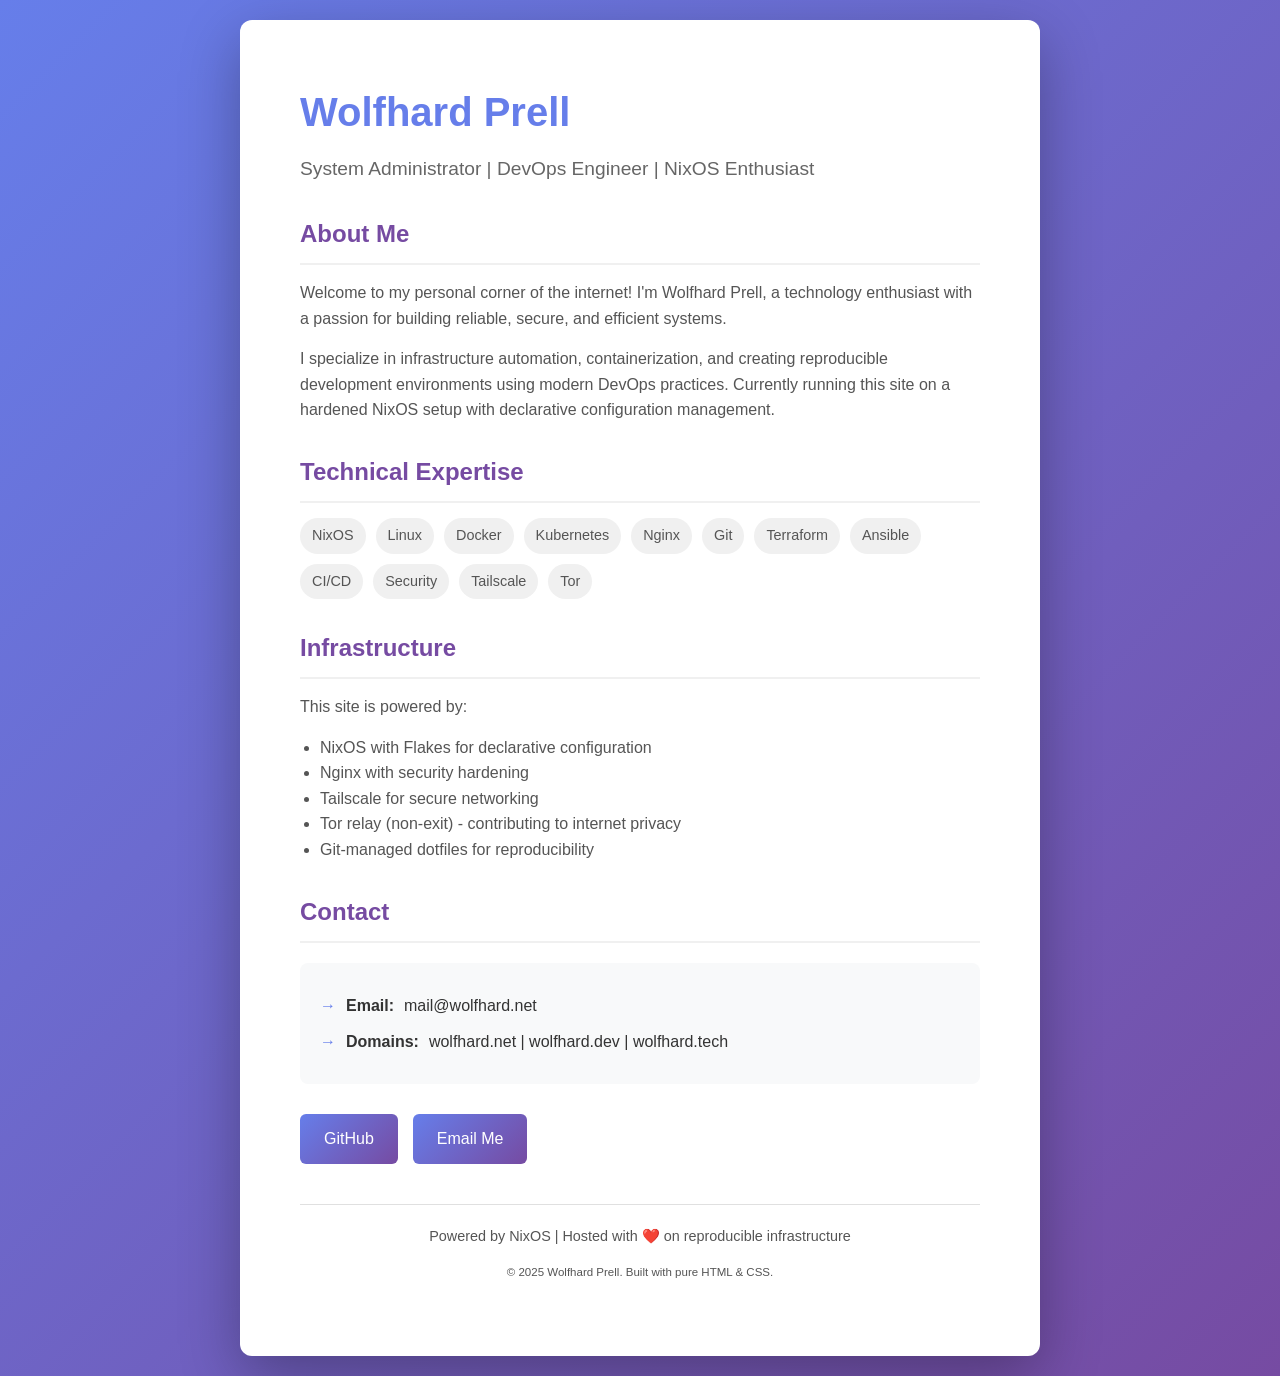
==== web/static/index.html @ 66ef1e33 "init dotfiles repo" ====
<!DOCTYPE html>
<html lang="en">
<head>
    <meta charset="UTF-8">
    <meta name="viewport" content="width=device-width, initial-scale=1.0">
    <meta name="description" content="Wolfhard Prell - Personal Website">
    <meta name="author" content="Wolfhard Prell">
    <title>Wolfhard Prell</title>
    <style>
        * {
            margin: 0;
            padding: 0;
            box-sizing: border-box;
        }

        body {
            font-family: -apple-system, BlinkMacSystemFont, 'Segoe UI', Roboto, Oxygen, Ubuntu, Cantarell, sans-serif;
            line-height: 1.6;
            color: #333;
            background: linear-gradient(135deg, #667eea 0%, #764ba2 100%);
            min-height: 100vh;
            display: flex;
            align-items: center;
            justify-content: center;
            padding: 20px;
        }

        .container {
            max-width: 800px;
            background: white;
            border-radius: 12px;
            box-shadow: 0 20px 60px rgba(0, 0, 0, 0.3);
            padding: 60px;
            animation: fadeIn 0.6s ease-in;
        }

        @keyframes fadeIn {
            from {
                opacity: 0;
                transform: translateY(20px);
            }
            to {
                opacity: 1;
                transform: translateY(0);
            }
        }

        h1 {
            font-size: 2.5em;
            margin-bottom: 10px;
            color: #667eea;
            font-weight: 700;
        }

        .subtitle {
            font-size: 1.2em;
            color: #666;
            margin-bottom: 30px;
            font-weight: 300;
        }

        .section {
            margin: 30px 0;
        }

        h2 {
            font-size: 1.5em;
            margin-bottom: 15px;
            color: #764ba2;
            border-bottom: 2px solid #f0f0f0;
            padding-bottom: 10px;
        }

        p {
            margin-bottom: 15px;
            color: #555;
        }

        .links {
            display: flex;
            flex-wrap: wrap;
            gap: 15px;
            margin-top: 30px;
        }

        .link-button {
            display: inline-block;
            padding: 12px 24px;
            background: linear-gradient(135deg, #667eea 0%, #764ba2 100%);
            color: white;
            text-decoration: none;
            border-radius: 6px;
            transition: transform 0.2s, box-shadow 0.2s;
            font-weight: 500;
        }

        .link-button:hover {
            transform: translateY(-2px);
            box-shadow: 0 5px 15px rgba(102, 126, 234, 0.4);
        }

        .tech-stack {
            display: flex;
            flex-wrap: wrap;
            gap: 10px;
            margin-top: 15px;
        }

        .tech-tag {
            display: inline-block;
            padding: 6px 12px;
            background: #f0f0f0;
            border-radius: 20px;
            font-size: 0.9em;
            color: #555;
        }

        .contact-info {
            background: #f8f9fa;
            padding: 20px;
            border-radius: 8px;
            margin-top: 20px;
        }

        .contact-item {
            margin: 10px 0;
            display: flex;
            align-items: center;
            gap: 10px;
        }

        .contact-item::before {
            content: "→";
            color: #667eea;
            font-weight: bold;
        }

        footer {
            margin-top: 40px;
            padding-top: 20px;
            border-top: 1px solid #e0e0e0;
            text-align: center;
            color: #999;
            font-size: 0.9em;
        }

        @media (max-width: 600px) {
            .container {
                padding: 30px 20px;
            }

            h1 {
                font-size: 2em;
            }

            .links {
                flex-direction: column;
            }

            .link-button {
                text-align: center;
            }
        }
    </style>
</head>
<body>
    <div class="container">
        <header>
            <h1>Wolfhard Prell</h1>
            <p class="subtitle">System Administrator | DevOps Engineer | NixOS Enthusiast</p>
        </header>

        <main>
            <section class="section">
                <h2>About Me</h2>
                <p>
                    Welcome to my personal corner of the internet! I'm Wolfhard Prell, a technology enthusiast
                    with a passion for building reliable, secure, and efficient systems.
                </p>
                <p>
                    I specialize in infrastructure automation, containerization, and creating reproducible
                    development environments using modern DevOps practices. Currently running this site on
                    a hardened NixOS setup with declarative configuration management.
                </p>
            </section>

            <section class="section">
                <h2>Technical Expertise</h2>
                <div class="tech-stack">
                    <span class="tech-tag">NixOS</span>
                    <span class="tech-tag">Linux</span>
                    <span class="tech-tag">Docker</span>
                    <span class="tech-tag">Kubernetes</span>
                    <span class="tech-tag">Nginx</span>
                    <span class="tech-tag">Git</span>
                    <span class="tech-tag">Terraform</span>
                    <span class="tech-tag">Ansible</span>
                    <span class="tech-tag">CI/CD</span>
                    <span class="tech-tag">Security</span>
                    <span class="tech-tag">Tailscale</span>
                    <span class="tech-tag">Tor</span>
                </div>
            </section>

            <section class="section">
                <h2>Infrastructure</h2>
                <p>
                    This site is powered by:
                </p>
                <ul style="margin-left: 20px; color: #555;">
                    <li>NixOS with Flakes for declarative configuration</li>
                    <li>Nginx with security hardening</li>
                    <li>Tailscale for secure networking</li>
                    <li>Tor relay (non-exit) - contributing to internet privacy</li>
                    <li>Git-managed dotfiles for reproducibility</li>
                </ul>
            </section>

            <section class="section">
                <h2>Contact</h2>
                <div class="contact-info">
                    <div class="contact-item">
                        <strong>Email:</strong> mail@wolfhard.net
                    </div>
                    <div class="contact-item">
                        <strong>Domains:</strong> wolfhard.net | wolfhard.dev | wolfhard.tech
                    </div>
                </div>
            </section>

            <div class="links">
                <a href="https://github.com" class="link-button" target="_blank" rel="noopener noreferrer">
                    GitHub
                </a>
                <a href="mailto:mail@wolfhard.net" class="link-button">
                    Email Me
                </a>
            </div>
        </main>

        <footer>
            <p>
                Powered by NixOS | Hosted with ❤️ on reproducible infrastructure
            </p>
            <p style="margin-top: 10px; font-size: 0.8em;">
                © 2025 Wolfhard Prell. Built with pure HTML & CSS.
            </p>
        </footer>
    </div>
</body>
</html>
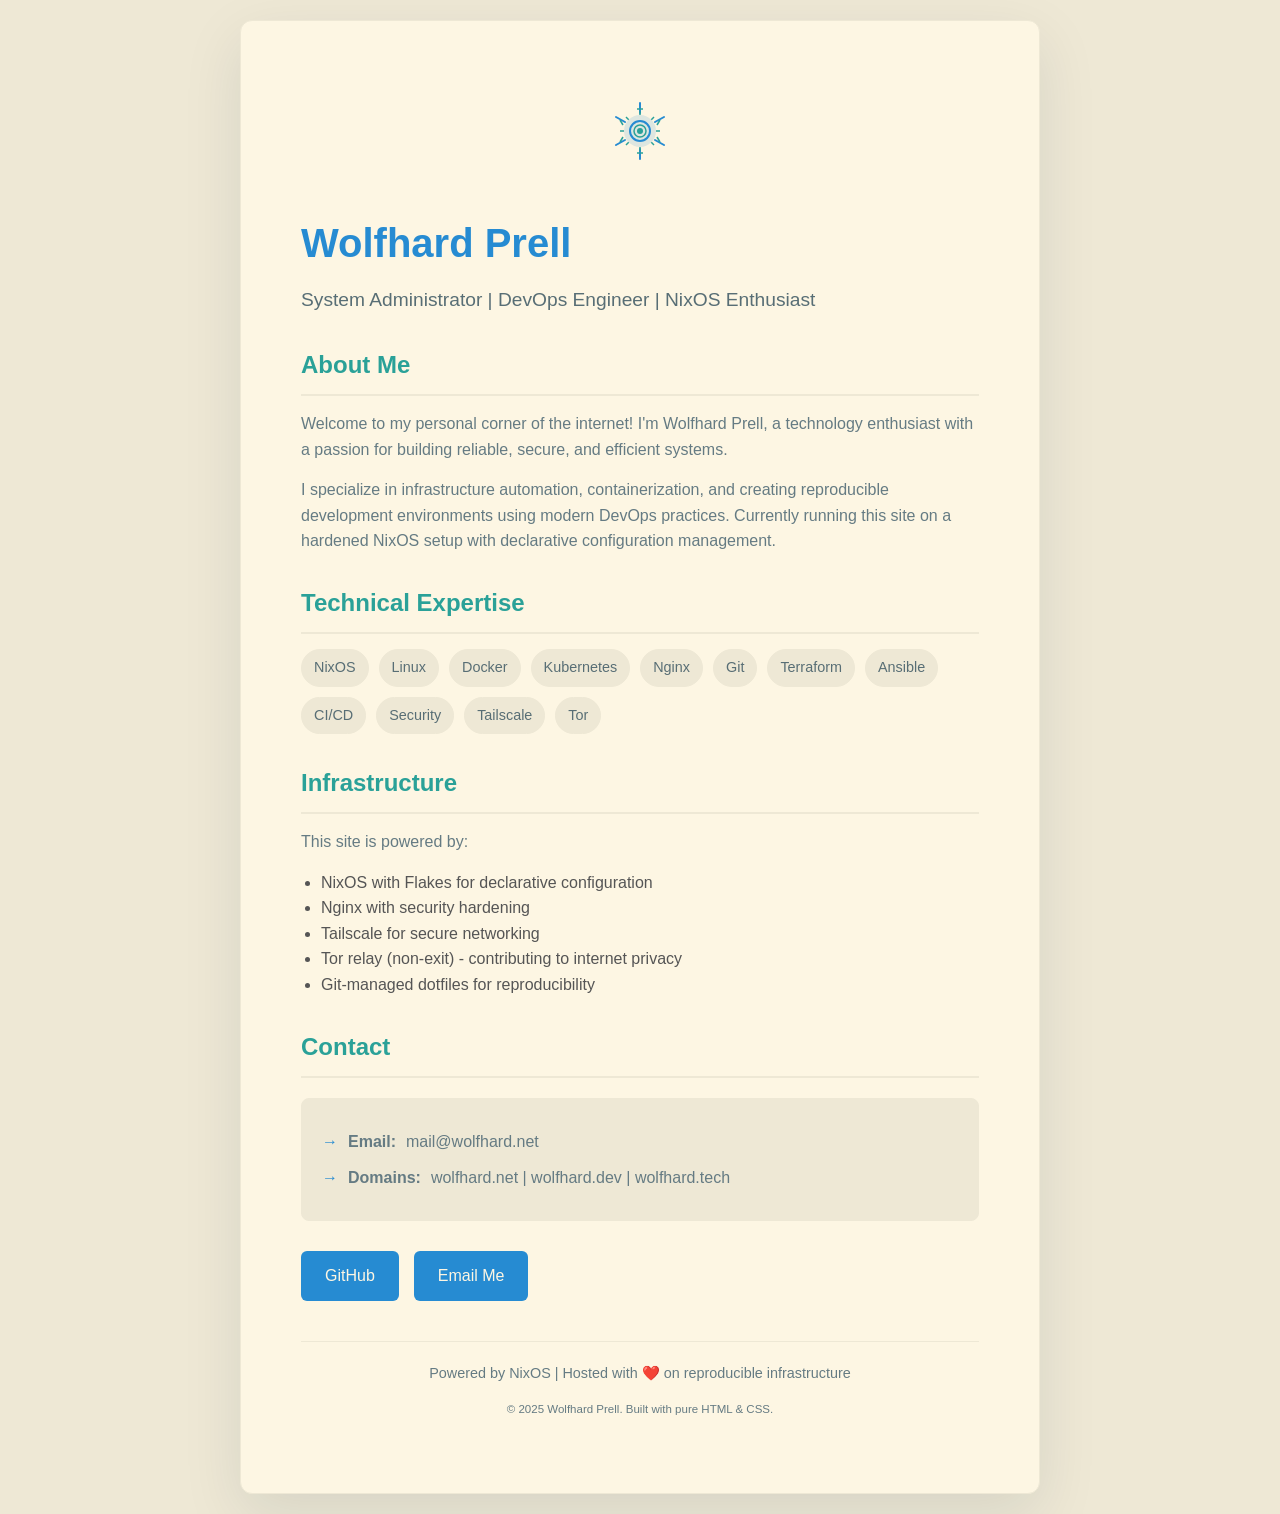
==== commit deb035cb: "revamped repository structure and added monitoring packages" ====
--- a/web/static/index.html
+++ b/web/static/index.html
@@ -6,7 +6,57 @@
     <meta name="description" content="Wolfhard Prell - Personal Website">
     <meta name="author" content="Wolfhard Prell">
     <title>Wolfhard Prell</title>
+    <link rel="icon" type="image/svg+xml" href="/favicon.svg">
+    <link rel="alternate icon" href="/favicon.svg" type="image/svg+xml">
     <style>
+        :root {
+            /* Solarized Light Theme */
+            --base03: #002b36;
+            --base02: #073642;
+            --base01: #586e75;
+            --base00: #657b83;
+            --base0: #839496;
+            --base1: #93a1a1;
+            --base2: #eee8d5;
+            --base3: #fdf6e3;
+            --yellow: #b58900;
+            --orange: #cb4b16;
+            --red: #dc322f;
+            --magenta: #d33682;
+            --violet: #6c71c4;
+            --blue: #268bd2;
+            --cyan: #2aa198;
+            --green: #859900;
+
+            /* Light theme assignments */
+            --bg-primary: var(--base3);
+            --bg-secondary: var(--base2);
+            --bg-highlight: var(--base2);
+            --text-primary: var(--base00);
+            --text-secondary: var(--base01);
+            --text-muted: var(--base1);
+            --accent-primary: var(--blue);
+            --accent-secondary: var(--cyan);
+            --border-color: var(--base2);
+            --shadow-color: rgba(0, 43, 54, 0.1);
+        }
+
+        @media (prefers-color-scheme: dark) {
+            :root {
+                /* Dark theme assignments */
+                --bg-primary: var(--base03);
+                --bg-secondary: var(--base02);
+                --bg-highlight: var(--base02);
+                --text-primary: var(--base0);
+                --text-secondary: var(--base1);
+                --text-muted: var(--base01);
+                --accent-primary: var(--blue);
+                --accent-secondary: var(--cyan);
+                --border-color: var(--base02);
+                --shadow-color: rgba(0, 0, 0, 0.5);
+            }
+        }
+
         * {
             margin: 0;
             padding: 0;
@@ -16,22 +66,24 @@
         body {
             font-family: -apple-system, BlinkMacSystemFont, 'Segoe UI', Roboto, Oxygen, Ubuntu, Cantarell, sans-serif;
             line-height: 1.6;
-            color: #333;
-            background: linear-gradient(135deg, #667eea 0%, #764ba2 100%);
+            color: var(--text-primary);
+            background: var(--bg-secondary);
             min-height: 100vh;
             display: flex;
             align-items: center;
             justify-content: center;
             padding: 20px;
+            transition: background-color 0.3s ease, color 0.3s ease;
         }
 
         .container {
             max-width: 800px;
-            background: white;
+            background: var(--bg-primary);
             border-radius: 12px;
-            box-shadow: 0 20px 60px rgba(0, 0, 0, 0.3);
+            box-shadow: 0 20px 60px var(--shadow-color);
             padding: 60px;
             animation: fadeIn 0.6s ease-in;
+            border: 1px solid var(--border-color);
         }
 
         @keyframes fadeIn {
@@ -48,13 +100,13 @@
         h1 {
             font-size: 2.5em;
             margin-bottom: 10px;
-            color: #667eea;
+            color: var(--accent-primary);
             font-weight: 700;
         }
 
         .subtitle {
             font-size: 1.2em;
-            color: #666;
+            color: var(--text-secondary);
             margin-bottom: 30px;
             font-weight: 300;
         }
@@ -66,14 +118,14 @@
         h2 {
             font-size: 1.5em;
             margin-bottom: 15px;
-            color: #764ba2;
-            border-bottom: 2px solid #f0f0f0;
+            color: var(--accent-secondary);
+            border-bottom: 2px solid var(--border-color);
             padding-bottom: 10px;
         }
 
         p {
             margin-bottom: 15px;
-            color: #555;
+            color: var(--text-primary);
         }
 
         .links {
@@ -86,17 +138,18 @@
         .link-button {
             display: inline-block;
             padding: 12px 24px;
-            background: linear-gradient(135deg, #667eea 0%, #764ba2 100%);
-            color: white;
+            background: var(--accent-primary);
+            color: var(--base3);
             text-decoration: none;
             border-radius: 6px;
-            transition: transform 0.2s, box-shadow 0.2s;
+            transition: transform 0.2s, box-shadow 0.2s, background-color 0.3s;
             font-weight: 500;
         }
 
         .link-button:hover {
             transform: translateY(-2px);
-            box-shadow: 0 5px 15px rgba(102, 126, 234, 0.4);
+            box-shadow: 0 5px 15px var(--shadow-color);
+            background: var(--accent-secondary);
         }
 
         .tech-stack {
@@ -109,17 +162,19 @@
         .tech-tag {
             display: inline-block;
             padding: 6px 12px;
-            background: #f0f0f0;
+            background: var(--bg-highlight);
             border-radius: 20px;
             font-size: 0.9em;
-            color: #555;
+            color: var(--text-secondary);
+            border: 1px solid var(--border-color);
         }
 
         .contact-info {
-            background: #f8f9fa;
+            background: var(--bg-highlight);
             padding: 20px;
             border-radius: 8px;
             margin-top: 20px;
+            border: 1px solid var(--border-color);
         }
 
         .contact-item {
@@ -131,17 +186,42 @@
 
         .contact-item::before {
             content: "→";
-            color: #667eea;
+            color: var(--accent-primary);
             font-weight: bold;
+        }
+
+        .logo-link {
+            display: block;
+            width: 100px;
+            height: 100px;
+            margin: 0 auto 30px;
+            transition: transform 0.3s ease, opacity 0.3s ease;
+        }
+
+        .logo-link:hover {
+            transform: scale(1.1);
+            opacity: 0.8;
+        }
+
+        .logo {
+            display: block;
+            width: 100%;
+            height: 100%;
+            animation: fadeIn 0.8s ease-in;
         }
 
         footer {
             margin-top: 40px;
             padding-top: 20px;
-            border-top: 1px solid #e0e0e0;
+            border-top: 1px solid var(--border-color);
             text-align: center;
-            color: #999;
+            color: var(--text-muted);
             font-size: 0.9em;
+        }
+
+        ul {
+            margin-left: 20px;
+            color: var(--text-primary);
         }
 
         @media (max-width: 600px) {
@@ -166,6 +246,9 @@
 <body>
     <div class="container">
         <header>
+            <a href="/" class="logo-link" title="Home">
+                <img src="logo.svg" alt="Wolfhard Prell Logo" class="logo">
+            </a>
             <h1>Wolfhard Prell</h1>
             <p class="subtitle">System Administrator | DevOps Engineer | NixOS Enthusiast</p>
         </header>
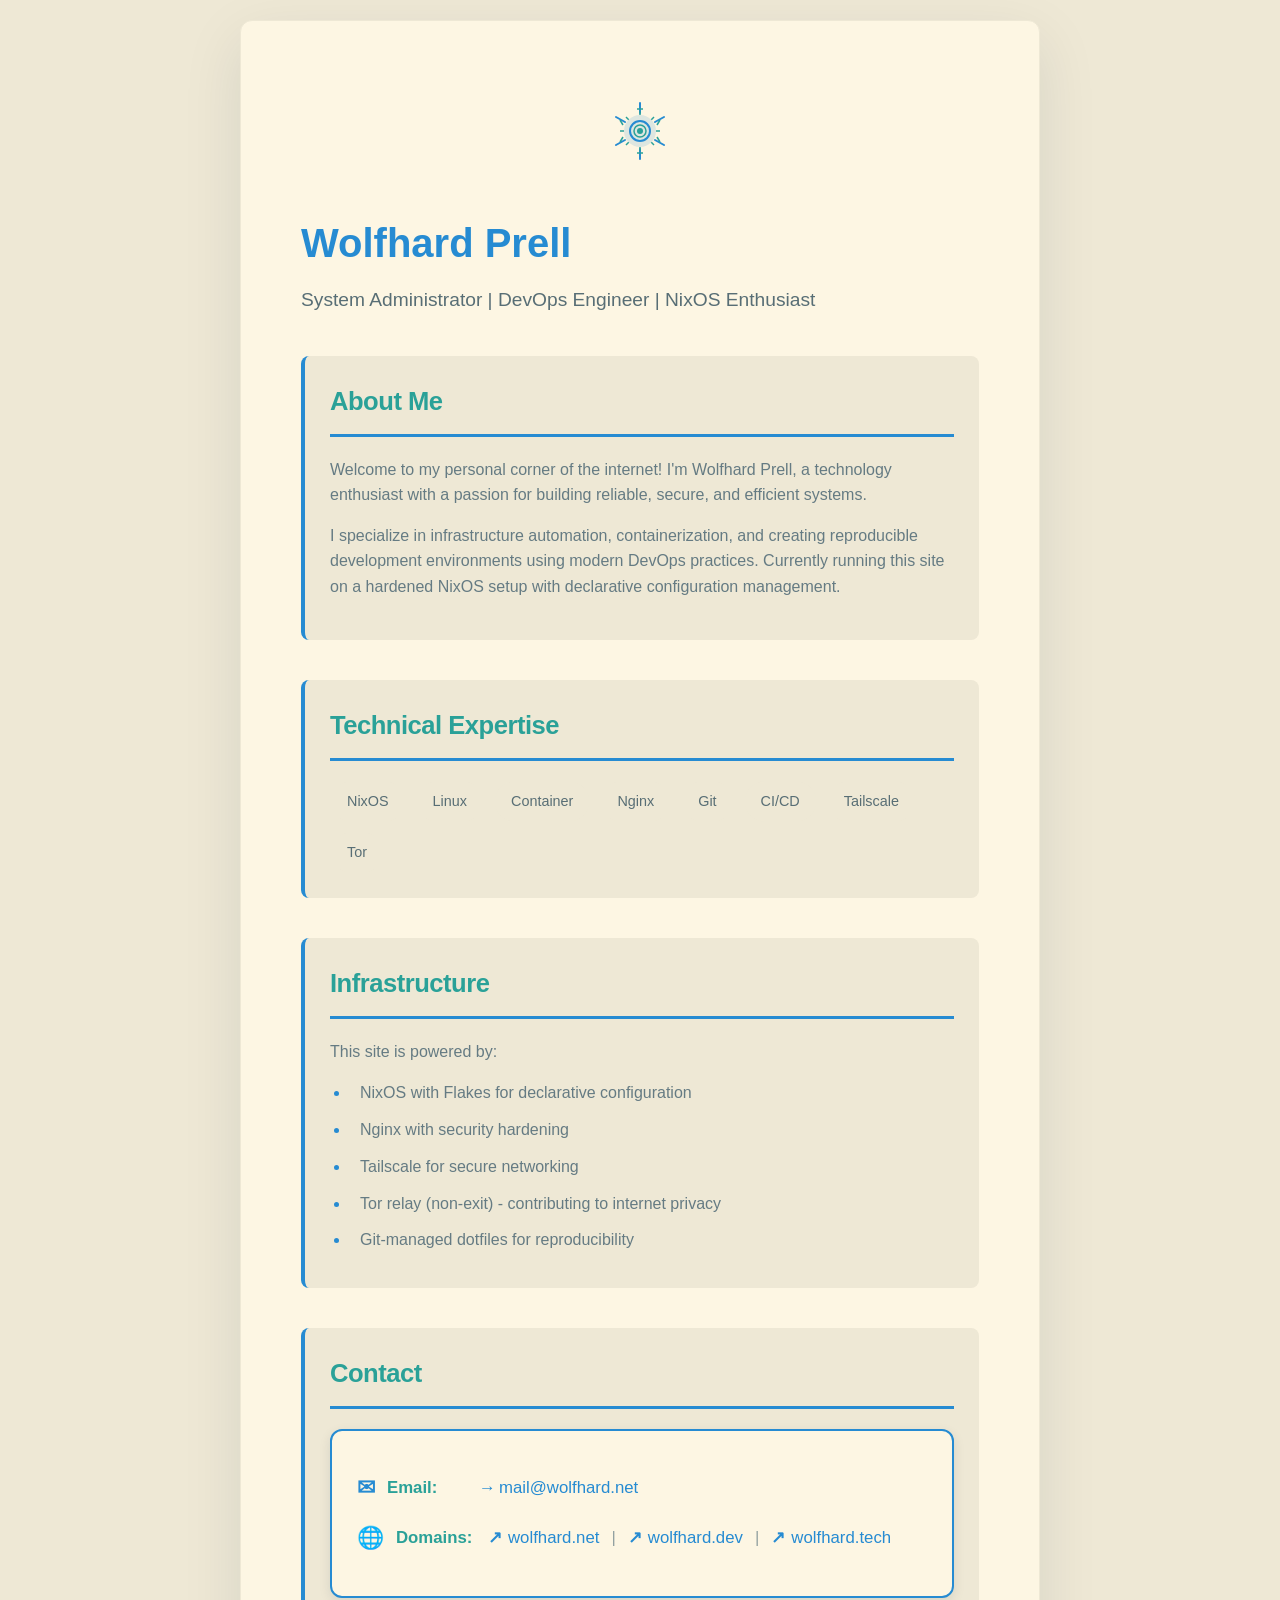
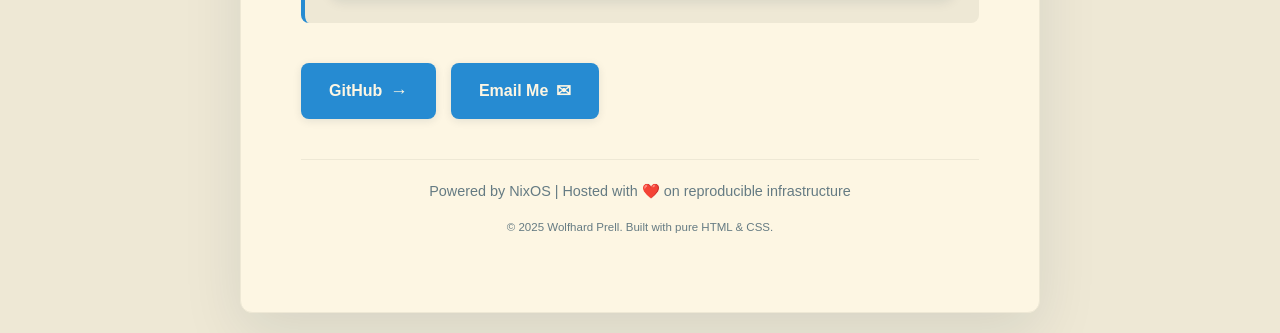
==== commit 0e9ca594: "feat: Enhance website with SEO, PWA, and security improvements - Add comprehensive meta tags (Open G" ====
--- a/web/static/index.html
+++ b/web/static/index.html
@@ -3,11 +3,93 @@
 <head>
     <meta charset="UTF-8">
     <meta name="viewport" content="width=device-width, initial-scale=1.0">
-    <meta name="description" content="Wolfhard Prell - Personal Website">
+
+    <!-- Primary Meta Tags -->
+    <meta name="title" content="Wolfhard Prell - System Administrator | DevOps Engineer | NixOS Enthusiast">
+    <meta name="description" content="Wolfhard Prell's personal website. Specializing in infrastructure automation, containerization, and reproducible development environments using NixOS, Docker, and modern DevOps practices.">
     <meta name="author" content="Wolfhard Prell">
-    <title>Wolfhard Prell</title>
+    <meta name="keywords" content="NixOS, DevOps, System Administration, Linux, Container, Infrastructure, Automation, Nginx, Tailscale, Tor, GitOps">
+    <meta name="robots" content="index, follow">
+    <meta name="language" content="English">
+
+    <!-- Open Graph / Facebook -->
+    <meta property="og:type" content="website">
+    <meta property="og:url" content="https://wolfhard.net/">
+    <meta property="og:title" content="Wolfhard Prell - System Administrator | DevOps Engineer">
+    <meta property="og:description" content="Specializing in infrastructure automation, containerization, and reproducible development environments using NixOS and modern DevOps practices.">
+    <meta property="og:image" content="https://wolfhard.net/logo.svg">
+    <meta property="og:site_name" content="Wolfhard Prell">
+    <meta property="og:locale" content="en_US">
+
+    <!-- Twitter -->
+    <meta property="twitter:card" content="summary_large_image">
+    <meta property="twitter:url" content="https://wolfhard.net/">
+    <meta property="twitter:title" content="Wolfhard Prell - System Administrator | DevOps Engineer">
+    <meta property="twitter:description" content="Specializing in infrastructure automation, containerization, and reproducible development environments using NixOS and modern DevOps practices.">
+    <meta property="twitter:image" content="https://wolfhard.net/logo.svg">
+
+    <!-- Canonical URL -->
+    <link rel="canonical" href="https://wolfhard.net/">
+
+    <title>Wolfhard Prell - System Administrator | DevOps Engineer | NixOS Enthusiast</title>
+
+    <!-- Favicon -->
     <link rel="icon" type="image/svg+xml" href="/favicon.svg">
     <link rel="alternate icon" href="/favicon.svg" type="image/svg+xml">
+
+    <!-- Web App Manifest -->
+    <link rel="manifest" href="/manifest.json">
+    <meta name="theme-color" content="#268bd2">
+    <meta name="apple-mobile-web-app-capable" content="yes">
+    <meta name="apple-mobile-web-app-status-bar-style" content="default">
+    <meta name="apple-mobile-web-app-title" content="Wolfhard Prell">
+
+    <!-- Preload critical assets -->
+    <link rel="preload" href="/logo.svg" as="image" type="image/svg+xml">
+
+    <!-- DNS Prefetch for external domains -->
+    <link rel="dns-prefetch" href="https://github.com">
+
+    <!-- Security -->
+    <meta http-equiv="X-Content-Type-Options" content="nosniff">
+    <meta http-equiv="X-Frame-Options" content="DENY">
+    <meta http-equiv="X-XSS-Protection" content="1; mode=block">
+    <meta name="referrer" content="strict-origin-when-cross-origin">
+
+    <!-- Structured Data / JSON-LD -->
+    <script type="application/ld+json">
+    {
+        "@context": "https://schema.org",
+        "@type": "Person",
+        "name": "Wolfhard Prell",
+        "url": "https://wolfhard.net",
+        "sameAs": [
+            "https://github.com/cypl0x",
+            "https://wolfhard.dev",
+            "https://wolfhard.tech"
+        ],
+        "jobTitle": "System Administrator & DevOps Engineer",
+        "description": "Technology enthusiast specializing in infrastructure automation, containerization, and reproducible development environments using NixOS and modern DevOps practices.",
+        "email": "mailto:mail@wolfhard.net",
+        "knowsAbout": [
+            "NixOS",
+            "Linux System Administration",
+            "DevOps",
+            "Container Orchestration",
+            "Nginx",
+            "Infrastructure Automation",
+            "CI/CD",
+            "Tailscale",
+            "Tor",
+            "Git"
+        ],
+        "alumniOf": {
+            "@type": "Organization",
+            "name": "Technology"
+        }
+    }
+    </script>
+
     <style>
         :root {
             /* Solarized Light Theme */
@@ -63,6 +145,10 @@
             box-sizing: border-box;
         }
 
+        html {
+            scroll-behavior: smooth;
+        }
+
         body {
             font-family: -apple-system, BlinkMacSystemFont, 'Segoe UI', Roboto, Oxygen, Ubuntu, Cantarell, sans-serif;
             line-height: 1.6;
@@ -74,6 +160,8 @@
             justify-content: center;
             padding: 20px;
             transition: background-color 0.3s ease, color 0.3s ease;
+            -webkit-font-smoothing: antialiased;
+            -moz-osx-font-smoothing: grayscale;
         }
 
         .container {
@@ -112,15 +200,28 @@
         }
 
         .section {
-            margin: 30px 0;
+            margin: 40px 0;
+            padding: 25px;
+            background: var(--bg-highlight);
+            border-radius: 8px;
+            border-left: 4px solid var(--accent-primary);
+            transition: all 0.3s ease;
+        }
+
+        .section:hover {
+            transform: translateX(5px);
+            box-shadow: 0 4px 16px var(--shadow-color);
+            border-left-color: var(--accent-secondary);
         }
 
         h2 {
-            font-size: 1.5em;
-            margin-bottom: 15px;
+            font-size: 1.6em;
+            margin-bottom: 20px;
             color: var(--accent-secondary);
-            border-bottom: 2px solid var(--border-color);
-            padding-bottom: 10px;
+            border-bottom: 3px solid var(--accent-primary);
+            padding-bottom: 12px;
+            font-weight: 700;
+            letter-spacing: -0.5px;
         }
 
         p {
@@ -136,20 +237,50 @@
         }
 
         .link-button {
-            display: inline-block;
-            padding: 12px 24px;
+            display: inline-flex;
+            align-items: center;
+            gap: 8px;
+            padding: 14px 28px;
             background: var(--accent-primary);
-            color: var(--base3);
+            color: var(--base3) !important;
             text-decoration: none;
-            border-radius: 6px;
-            transition: transform 0.2s, box-shadow 0.2s, background-color 0.3s;
-            font-weight: 500;
+            border-radius: 8px;
+            transition: all 0.3s ease;
+            font-weight: 600;
+            box-shadow: 0 2px 8px var(--shadow-color);
+            position: relative;
+            overflow: hidden;
+        }
+
+        .link-button::before {
+            content: '';
+            position: absolute;
+            top: 0;
+            left: -100%;
+            width: 100%;
+            height: 100%;
+            background: linear-gradient(90deg, transparent, rgba(255,255,255,0.2), transparent);
+            transition: left 0.5s ease;
+        }
+
+        .link-button:hover::before {
+            left: 100%;
         }
 
         .link-button:hover {
-            transform: translateY(-2px);
-            box-shadow: 0 5px 15px var(--shadow-color);
+            transform: translateY(-3px);
+            box-shadow: 0 8px 20px var(--shadow-color);
             background: var(--accent-secondary);
+            color: var(--base3) !important;
+        }
+
+        .link-button:visited {
+            color: var(--base3) !important;
+        }
+
+        .link-button:active {
+            transform: translateY(-1px);
+            box-shadow: 0 4px 10px var(--shadow-color);
         }
 
         .tech-stack {
@@ -161,33 +292,169 @@
 
         .tech-tag {
             display: inline-block;
-            padding: 6px 12px;
+            padding: 8px 16px;
             background: var(--bg-highlight);
             border-radius: 20px;
             font-size: 0.9em;
             color: var(--text-secondary);
             border: 1px solid var(--border-color);
+            transition: all 0.3s ease;
+            font-weight: 500;
+        }
+
+        .tech-tag:hover {
+            transform: translateY(-2px);
+            box-shadow: 0 4px 12px var(--shadow-color);
+            border-color: var(--accent-primary);
+            color: var(--accent-primary);
         }
 
         .contact-info {
-            background: var(--bg-highlight);
-            padding: 20px;
-            border-radius: 8px;
+            background: var(--bg-primary);
+            padding: 25px;
+            border-radius: 12px;
             margin-top: 20px;
-            border: 1px solid var(--border-color);
+            border: 2px solid var(--accent-primary);
+            box-shadow: 0 4px 12px var(--shadow-color);
+            transition: all 0.3s ease;
+        }
+
+        .contact-info:hover {
+            box-shadow: 0 6px 20px var(--shadow-color);
+            border-color: var(--accent-secondary);
         }
 
         .contact-item {
-            margin: 10px 0;
+            margin: 15px 0;
             display: flex;
             align-items: center;
-            gap: 10px;
+            gap: 12px;
+            font-size: 1.05em;
+        }
+
+        .contact-item strong {
+            color: var(--accent-secondary);
+            min-width: 80px;
         }
 
         .contact-item::before {
             content: "→";
             color: var(--accent-primary);
             font-weight: bold;
+            font-size: 1.2em;
+        }
+
+        .contact-item.email::before {
+            content: "✉";
+            font-size: 1.3em;
+        }
+
+        .contact-item.domains::before {
+            content: "🌐";
+            font-size: 1.3em;
+        }
+
+        .domain-links {
+            display: inline-flex;
+            flex-wrap: wrap;
+            gap: 12px;
+            align-items: center;
+        }
+
+        .domain-links a {
+            white-space: nowrap;
+            position: relative;
+            padding-left: 20px;
+        }
+
+        .domain-links a::before {
+            content: "↗";
+            position: absolute;
+            left: 0;
+            color: var(--accent-primary);
+            font-weight: bold;
+            transition: transform 0.2s ease;
+        }
+
+        .domain-links a:hover::before {
+            transform: translate(2px, -2px);
+        }
+
+        .separator {
+            color: var(--text-muted);
+        }
+
+        /* General link styling */
+        a {
+            color: var(--accent-primary);
+            text-decoration: none;
+            transition: color 0.2s ease, text-shadow 0.2s ease;
+            position: relative;
+        }
+
+        a:hover {
+            color: var(--accent-secondary);
+            text-decoration: none;
+        }
+
+        a:visited {
+            color: var(--violet);
+        }
+
+        a:visited:hover {
+            color: var(--magenta);
+        }
+
+        a:focus {
+            outline: 2px solid var(--accent-primary);
+            outline-offset: 3px;
+            border-radius: 2px;
+        }
+
+        a:focus:not(:focus-visible) {
+            outline: none;
+        }
+
+        a:focus-visible {
+            outline: 2px solid var(--accent-primary);
+            outline-offset: 3px;
+        }
+
+        /* Underline animation for text links */
+        .contact-info a::after,
+        .domain-links a::after {
+            content: '';
+            position: absolute;
+            width: 0;
+            height: 2px;
+            bottom: -2px;
+            left: 20px;
+            background-color: var(--accent-secondary);
+            transition: width 0.3s ease;
+        }
+
+        .contact-info a:hover::after,
+        .domain-links a:hover::after {
+            width: calc(100% - 20px);
+        }
+
+        /* Email link special styling */
+        .contact-item.email a {
+            font-weight: 500;
+            padding-left: 20px;
+        }
+
+        .contact-item.email a::before {
+            content: "→";
+            position: absolute;
+            left: 0;
+            color: var(--accent-primary);
+            font-weight: bold;
+            transition: transform 0.2s ease;
+        }
+
+        .contact-item.email a:hover::before {
+            transform: translateX(3px);
         }
 
         .logo-link {
@@ -222,11 +489,27 @@
         ul {
             margin-left: 20px;
             color: var(--text-primary);
+            line-height: 1.8;
+        }
+
+        ul li {
+            margin-bottom: 8px;
+            padding-left: 10px;
+            position: relative;
+        }
+
+        ul li::marker {
+            color: var(--accent-primary);
+            font-weight: bold;
         }
 
         @media (max-width: 600px) {
+            body {
+                padding: 10px;
+            }
+
             .container {
-                padding: 30px 20px;
+                padding: 30px 15px;
             }
 
             h1 {
@@ -239,6 +522,21 @@
 
             .link-button {
                 text-align: center;
+            }
+
+            .contact-item {
+                flex-direction: column;
+                align-items: flex-start;
+            }
+
+            .domain-links {
+                flex-direction: column;
+                align-items: flex-start;
+                gap: 5px;
+            }
+
+            .separator {
+                display: none;
             }
         }
     </style>
@@ -272,14 +570,10 @@
                 <div class="tech-stack">
                     <span class="tech-tag">NixOS</span>
                     <span class="tech-tag">Linux</span>
-                    <span class="tech-tag">Docker</span>
-                    <span class="tech-tag">Kubernetes</span>
+                    <span class="tech-tag">Container</span>
                     <span class="tech-tag">Nginx</span>
                     <span class="tech-tag">Git</span>
-                    <span class="tech-tag">Terraform</span>
-                    <span class="tech-tag">Ansible</span>
                     <span class="tech-tag">CI/CD</span>
-                    <span class="tech-tag">Security</span>
                     <span class="tech-tag">Tailscale</span>
                     <span class="tech-tag">Tor</span>
                 </div>
@@ -290,7 +584,7 @@
                 <p>
                     This site is powered by:
                 </p>
-                <ul style="margin-left: 20px; color: #555;">
+                <ul>
                     <li>NixOS with Flakes for declarative configuration</li>
                     <li>Nginx with security hardening</li>
                     <li>Tailscale for secure networking</li>
@@ -302,21 +596,31 @@
             <section class="section">
                 <h2>Contact</h2>
                 <div class="contact-info">
-                    <div class="contact-item">
-                        <strong>Email:</strong> mail@wolfhard.net
+                    <div class="contact-item email">
+                        <strong>Email:</strong>
+                        <a href="mailto:mail@wolfhard.net">mail@wolfhard.net</a>
                     </div>
-                    <div class="contact-item">
-                        <strong>Domains:</strong> wolfhard.net | wolfhard.dev | wolfhard.tech
+                    <div class="contact-item domains">
+                        <strong>Domains:</strong>
+                        <span class="domain-links">
+                            <a href="https://wolfhard.net" target="_blank" rel="noopener noreferrer">wolfhard.net</a>
+                            <span class="separator">|</span>
+                            <a href="https://wolfhard.dev" target="_blank" rel="noopener noreferrer">wolfhard.dev</a>
+                            <span class="separator">|</span>
+                            <a href="https://wolfhard.tech" target="_blank" rel="noopener noreferrer">wolfhard.tech</a>
+                        </span>
                     </div>
                 </div>
             </section>
 
             <div class="links">
-                <a href="https://github.com" class="link-button" target="_blank" rel="noopener noreferrer">
-                    GitHub
+                <a href="https://github.com/cypl0x" class="link-button" target="_blank" rel="noopener noreferrer">
+                    <span>GitHub</span>
+                    <span style="font-size: 1.1em;">→</span>
                 </a>
                 <a href="mailto:mail@wolfhard.net" class="link-button">
-                    Email Me
+                    <span>Email Me</span>
+                    <span style="font-size: 1.1em;">✉</span>
                 </a>
             </div>
         </main>
@@ -330,5 +634,20 @@
             </p>
         </footer>
     </div>
+
+    <!-- Service Worker Registration -->
+    <script>
+        if ('serviceWorker' in navigator) {
+            window.addEventListener('load', () => {
+                navigator.serviceWorker.register('/sw.js')
+                    .then(registration => {
+                        console.log('Service Worker registered successfully:', registration.scope);
+                    })
+                    .catch(error => {
+                        console.log('Service Worker registration failed:', error);
+                    });
+            });
+        }
+    </script>
 </body>
 </html>
